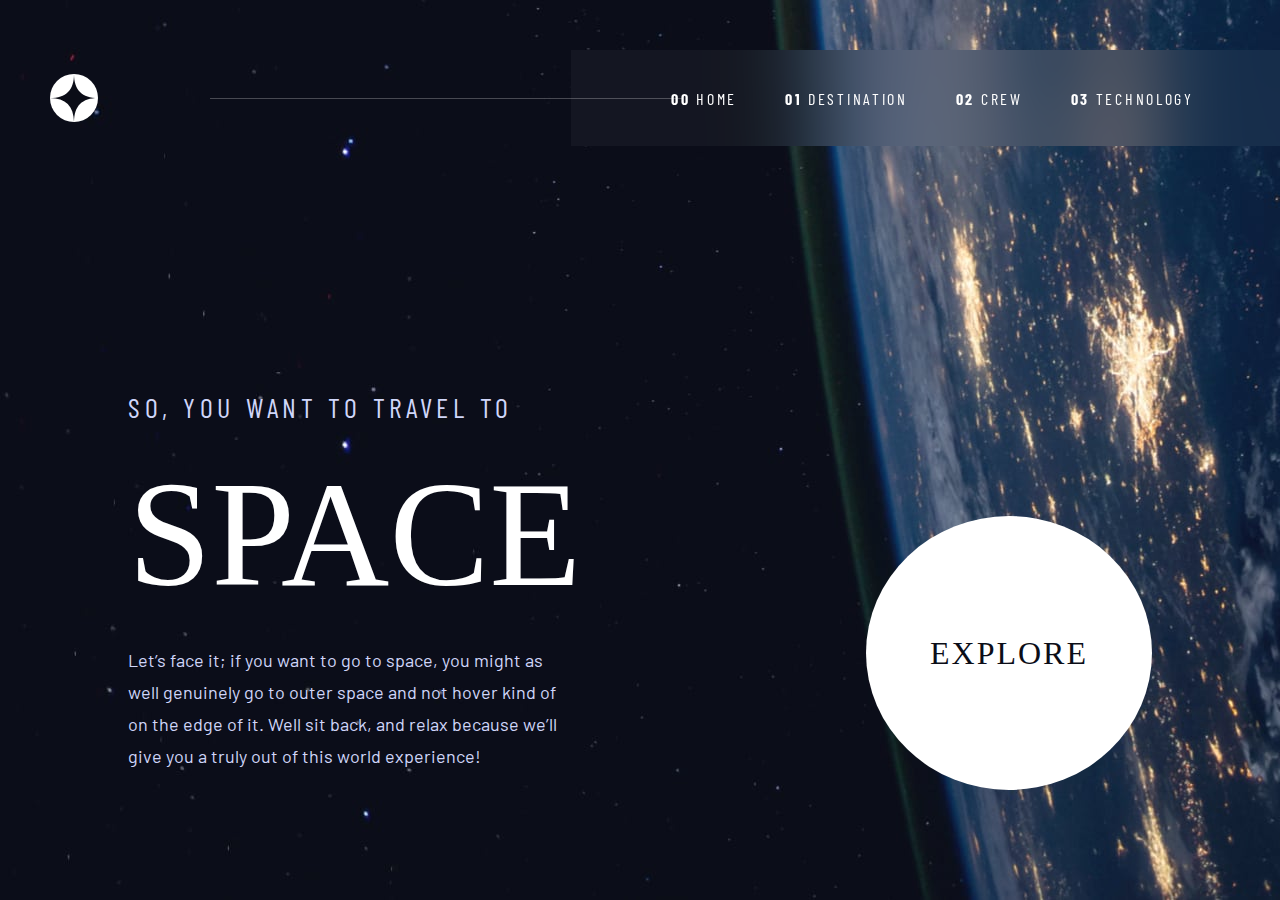
==== index.html @ f90a1839 "pc" ====
<!DOCTYPE html>
<html lang="en">
<head>
  <meta charset="UTF-8">
  <meta name="viewport" content="width=device-width, initial-scale=1.0">

  <link rel="icon" type="image/png" sizes="32x32" href="./assets/favicon-32x32.png">
  <link rel="stylesheet" href="./style/style.css">
  
  <title>Frontend Mentor | Space tourism website</title>
</head>
<body >
  <nav>
    <img src="./assets/shared/logo.svg" alt="icon">
    <div class="rectangle"></div>
    <div class="linkbox">
      <a href="index.html"><p>00 <span>HOME</span></p></a>
      <a href="destination.html"><p>01 <span>DESTINATION</span></p></a>
      <a href="crew.html"><p>02 <span>CREW</span></p></a>
      <a href="#"><p>03 <span>TECHNOLOGY</span></p></a>
    </div>
  </nav> 
  <section class="hero">
    <div class="spaceBox">
      <h2>SO, YOU WANT TO TRAVEL TO</h2>
      <h1>SPACE</h1>
      <p>Let’s face it; if you want to go to space, you might as well genuinely go to outer space and not hover kind of on the edge of it. Well sit back, and relax because we’ll give you a truly out of this world experience!</p>
    </div>
    <div class="explore">
      <a href="destination.html">EXPLORE</a>
      <div class="bigCircle"></div>
    </div>
  </section>
  <script src="./js/pageTransition.js"></script>
  <script src=""></script>
</body>
</html>
---- style/style.css ----
@import url('https://fonts.googleapis.com/css2?family=Alata&family=Barlow:wght@100;200;300;400;500&family=DM+Serif+Display&family=Fraunces:opsz,wght@9..144,700&family=Hanken+Grotesk:wght@500&family=Josefin+Sans:wght@300&family=Karla:wght@300;400&family=Manrope:wght@700&family=Montserrat:wght@100;500&family=Open+Sans:wght@400;700&family=Outfit:wght@300&family=Poppins:wght@300;400;500;600;700;800;900&family=Raleway:wght@400;700&display=swap');
@import url('https://fonts.googleapis.com/css2?family=Alata&family=Barlow+Condensed:wght@100;200;300;400;500;600&family=Barlow:wght@100;200;300;400;500&family=DM+Serif+Display&family=Fraunces:opsz,wght@9..144,700&family=Hanken+Grotesk:wght@500&family=Josefin+Sans:wght@300&family=Karla:wght@300;400&family=Manrope:wght@700&family=Montserrat:wght@100;500&family=Open+Sans:wght@400;700&family=Outfit:wght@300&family=Poppins:wght@300;400;500;600;700;800;900&family=Raleway:wght@400;700&display=swap');

*{
    margin: 0;
    padding: 0;
    box-sizing: border-box;
    text-decoration: none;
}
body{
    background-image: url("../assets/home/background-home-desktop.jpg");
    background-repeat: no-repeat;
    background-size: cover;
    overflow-x: hidden;
    width: 100vw;
    height: 100vh;
    display: flex;
    flex-direction: column;   
    justify-content: space-between;
    
}
nav{   
    display: flex;
    align-items: center;
    justify-content: space-between;
    margin-top: 50px;
    padding-left: 50px;    
    width: 100%;
}
.rectangle{
    position: relative;
    width: 473px;
    left: 112px;
    z-index: 1;
    height: 1px;
    flex-shrink: 0;
    opacity: 0.2515;
    background: #FFF;
}
.linkbox{
    display: flex;
    gap: 3rem;
    align-items: center;  
    padding-left: 100px;  
    width: 830px;
    height: 96px;
    background: rgba(255, 255, 255, 0.04);
    backdrop-filter: blur(40.774227142333984px);
}
.linkbox p{
    color: #FFF;
    font-family: 'Barlow Condensed';
    font-size: 16px;
    font-style: normal;
    font-weight: 700;
    line-height: normal;
    letter-spacing: 2.7px;
}
.linkbox span{
    color: #FFF;
    font-family: 'Barlow Condensed';
    font-size: 16px;
    font-style: normal;
    font-weight: 400;
    line-height: normal;
    letter-spacing: 2.7px;
}
.linkbox a{
    text-decoration: none;
    position: relative;
}
.linkbox a::before {
    content: "";
    position: absolute;
    width: 100%;
    height: 3px;
    bottom: -35px;
    left: 0;
    opacity: 0.5021;
    background: #FFF;
    visibility: hidden;
    border-radius: 5px;
    transform: scaleX(0);
    transition: .25s linear;
  }
  .linkbox a:hover::before   {
    visibility: visible;
    transform: scaleX(1);
  }
.linkbox a.active{
    text-decoration: underline 3px #FFF;
    text-underline-offset: 36px;
}
.hero{    
    align-items: end;
    width: 100vw;    
    display: flex;
    justify-content: space-between;
    padding: 0px 10% 10%;
}
.spaceBox{    
    width: 445px;
    height: 382px;
    display: inline-flex;
    padding-right: 5px;
    flex-direction: column;
    justify-content: center;
    align-items: flex-start;
    gap: 24px;
}
.spaceBox h2{
    color: #D0D6F9;
    font-family: 'Barlow Condensed';
    font-size: 28px;
    font-style: normal;
    font-weight: 400;
    line-height: normal;
    letter-spacing: 4.725px;
}
.spaceBox h1{
    color: #FFF;
    font-family: 'Bellefair';
    font-size: 150px;
    font-style: normal;
    font-weight: 400;
    line-height: normal;
}
.spaceBox p{
    color: #D0D6F9;
    font-family: 'Barlow';
    font-size: 18px;
    font-style: normal;
    font-weight: 400;
    line-height: 32px; /* 177.778% */
}
.explore{
    position: relative;
    bottom: 100px;
}
.explore a{    
    position: relative;
    color: #0B0D17;
    font-family: 'Bellefair';
    font-size: 32px;
    font-style: normal;
    font-weight: 400;
    line-height: normal;
    letter-spacing: 2px;  
    border-radius: 50%;
    background-color: #FFF;
    padding: 119px 64px;
    z-index: 2;
}
.bigCircle{
    position: absolute;
    top: 50%;
    left: 50%;
    transform: translate(-50%, -50%);   
    border-radius: 50%;    
    z-index: 1; /* Places it behind the link */
    transition: transform 0.3s ease, opacity 0.3s ease; /* Smooth transition */
    opacity: 0; /* Initially invisible */
    width: 450px;
    height: 450px;
    border-radius: 50%;    
    background: #FFF;
}
.explore:hover .bigCircle {
    opacity: 0.1036;     
}
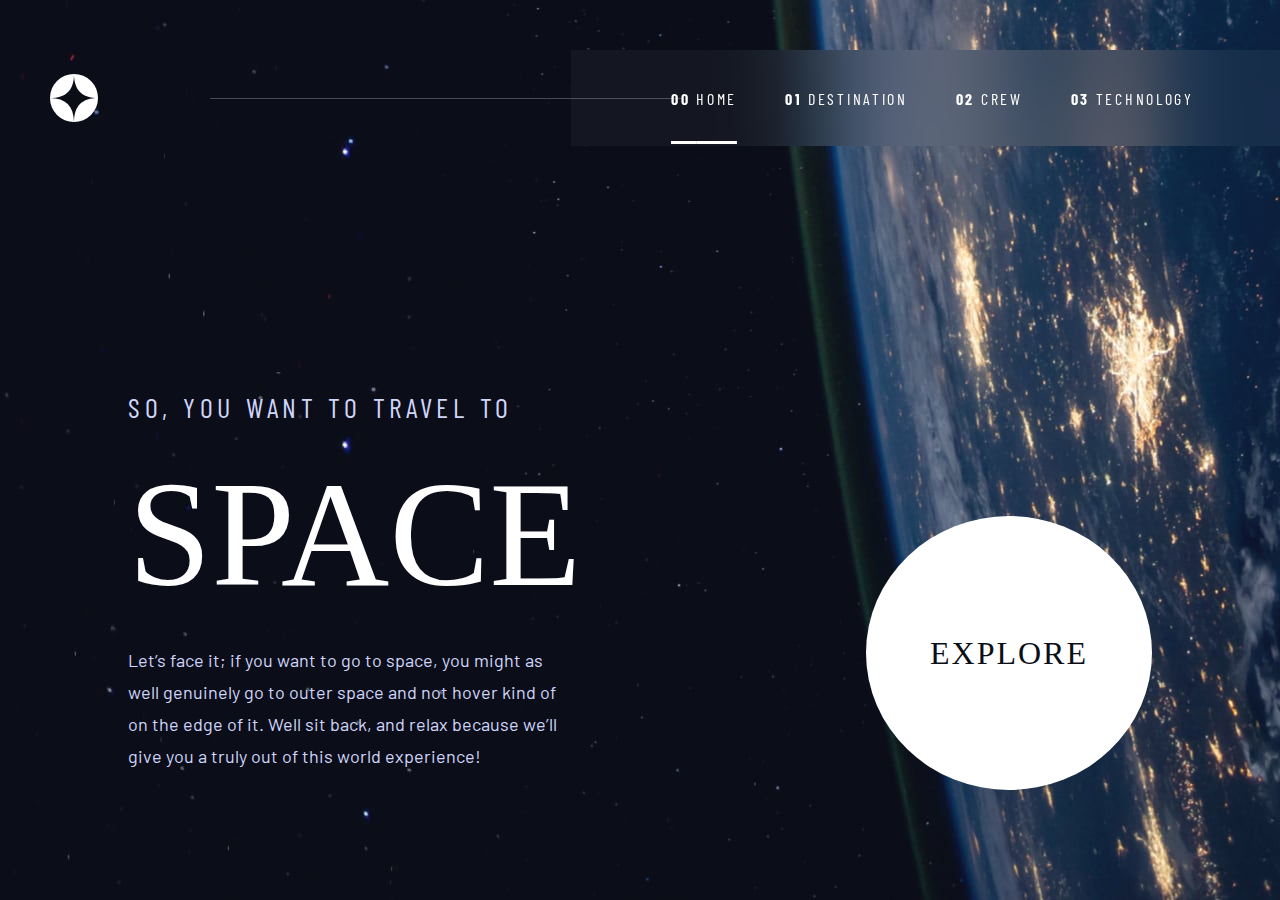
==== commit 093cc5c4: "pc" ====
--- a/index.html
+++ b/index.html
@@ -6,7 +6,7 @@
 
   <link rel="icon" type="image/png" sizes="32x32" href="./assets/favicon-32x32.png">
   <link rel="stylesheet" href="./style/style.css">
-  
+  <link rel="stylesheet" href="./style/transition.css">
   <title>Frontend Mentor | Space tourism website</title>
 </head>
 <body >
@@ -14,10 +14,10 @@
     <img src="./assets/shared/logo.svg" alt="icon">
     <div class="rectangle"></div>
     <div class="linkbox">
-      <a href="index.html"><p>00 <span>HOME</span></p></a>
+      <a href="index.html" class="active"><p>00 <span>HOME</span></p></a>
       <a href="destination.html"><p>01 <span>DESTINATION</span></p></a>
       <a href="crew.html"><p>02 <span>CREW</span></p></a>
-      <a href="#"><p>03 <span>TECHNOLOGY</span></p></a>
+      <a href="tech.html"><p>03 <span>TECHNOLOGY</span></p></a>
     </div>
   </nav> 
   <section class="hero">
--- a/style/transition.css
+++ b/style/transition.css
@@ -0,0 +1,22 @@
+body{
+    animation: transitionIn 1s;
+}
+.planetBox{
+    animation: transitionIn 1s;
+}
+.crewBox{
+    animation: transitionIn 1s;
+}
+.techBox{
+    animation: transitionIn 1s;
+}
+@keyframes transitionIn{
+    from{
+        opacity: 0;
+        transform: translateY(-20px);
+    }
+    to{
+        opacity: 1;
+        transform: translateY(0);
+    }
+}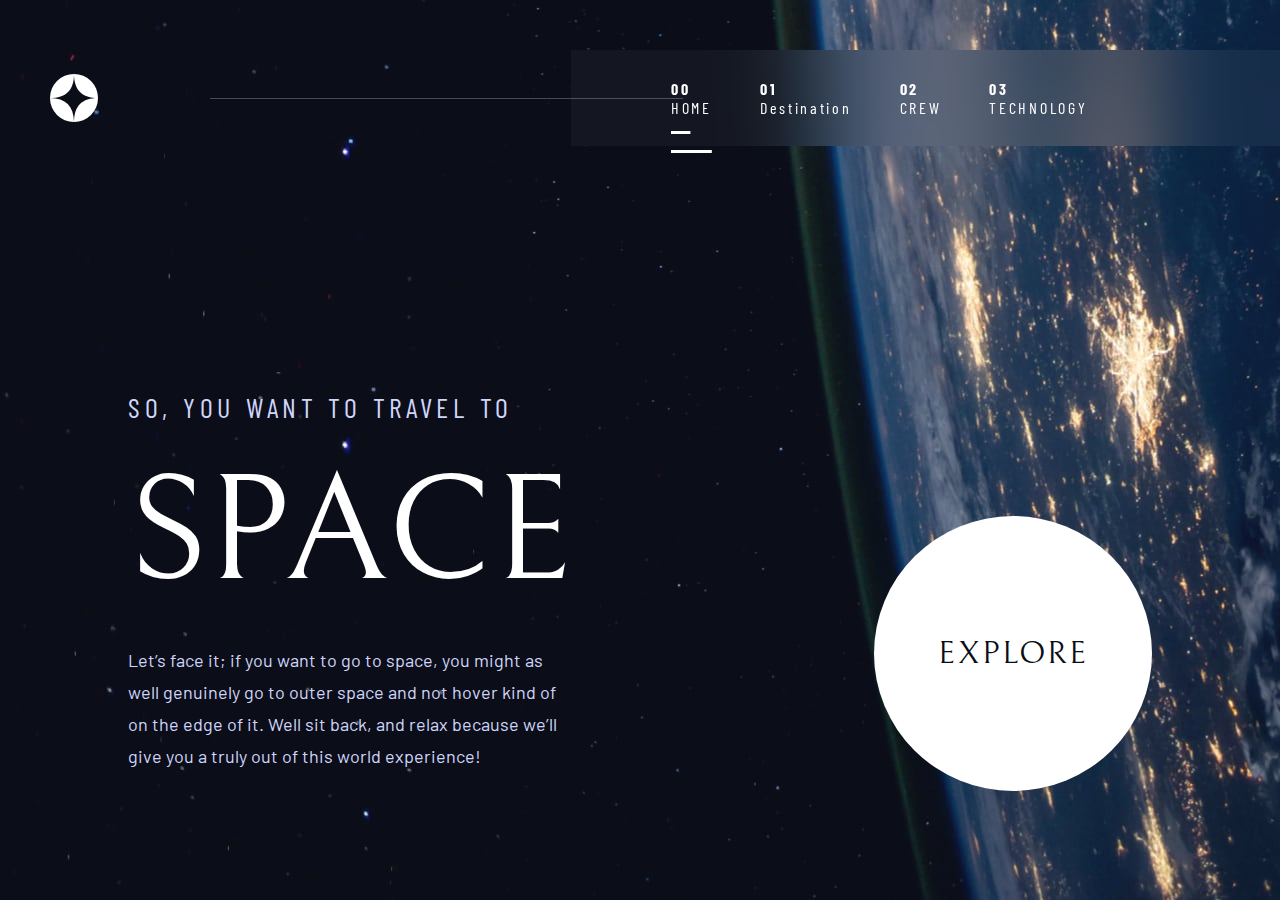
==== commit 9e3bd78a: "table" ====
--- a/index.html
+++ b/index.html
@@ -14,10 +14,10 @@
     <img src="./assets/shared/logo.svg" alt="icon">
     <div class="rectangle"></div>
     <div class="linkbox">
-      <a href="index.html" class="active"><p>00 <span>HOME</span></p></a>
-      <a href="destination.html"><p>01 <span>DESTINATION</span></p></a>
-      <a href="crew.html"><p>02 <span>CREW</span></p></a>
-      <a href="tech.html"><p>03 <span>TECHNOLOGY</span></p></a>
+      <a href="index.html" class="active"><p class="number">00</p><p class="text">HOME</p></a>
+      <a href="destination.html"><p class="number">01</p><p class="text">Destination</p></a>
+      <a href="crew.html"><p class="number">02</p><p class="text">CREW</p></a>
+      <a href="tech.html"><p class="number">03</p><p class="text">TECHNOLOGY</p></a>
     </div>
   </nav> 
   <section class="hero">
--- a/style/style.css
+++ b/style/style.css
@@ -1,6 +1,6 @@
 @import url('https://fonts.googleapis.com/css2?family=Alata&family=Barlow:wght@100;200;300;400;500&family=DM+Serif+Display&family=Fraunces:opsz,wght@9..144,700&family=Hanken+Grotesk:wght@500&family=Josefin+Sans:wght@300&family=Karla:wght@300;400&family=Manrope:wght@700&family=Montserrat:wght@100;500&family=Open+Sans:wght@400;700&family=Outfit:wght@300&family=Poppins:wght@300;400;500;600;700;800;900&family=Raleway:wght@400;700&display=swap');
 @import url('https://fonts.googleapis.com/css2?family=Alata&family=Barlow+Condensed:wght@100;200;300;400;500;600&family=Barlow:wght@100;200;300;400;500&family=DM+Serif+Display&family=Fraunces:opsz,wght@9..144,700&family=Hanken+Grotesk:wght@500&family=Josefin+Sans:wght@300&family=Karla:wght@300;400&family=Manrope:wght@700&family=Montserrat:wght@100;500&family=Open+Sans:wght@400;700&family=Outfit:wght@300&family=Poppins:wght@300;400;500;600;700;800;900&family=Raleway:wght@400;700&display=swap');
-
+@import url('https://fonts.googleapis.com/css2?family=Alata&family=Barlow+Condensed:wght@100;200;300;400;500;600&family=Barlow:wght@100;200;300;400;500&family=Bellefair&family=DM+Serif+Display&family=Fraunces:opsz,wght@9..144,700&family=Hanken+Grotesk:wght@500&family=Josefin+Sans:wght@300&family=Karla:wght@300;400&family=Manrope:wght@700&family=Montserrat:wght@100;500&family=Open+Sans:wght@400;700&family=Outfit:wght@300&family=Poppins:wght@300;400;500;600;700;800;900&family=Raleway:wght@400;700&display=swap');
 *{
     margin: 0;
     padding: 0;
@@ -47,7 +47,7 @@
     background: rgba(255, 255, 255, 0.04);
     backdrop-filter: blur(40.774227142333984px);
 }
-.linkbox p{
+.linkbox .number{
     color: #FFF;
     font-family: 'Barlow Condensed';
     font-size: 16px;
@@ -56,7 +56,7 @@
     line-height: normal;
     letter-spacing: 2.7px;
 }
-.linkbox span{
+.linkbox .text{
     color: #FFF;
     font-family: 'Barlow Condensed';
     font-size: 16px;
@@ -168,4 +168,50 @@
 .explore:hover .bigCircle {
     opacity: 0.1036;     
 }
-
+@media (max-width:768px){ 
+    body{
+        background-image: url("../assets/home/background-home-tablet.jpg");
+        background-size:auto;
+        width: 100vw;
+    }
+    .rectangle{
+        display: none;
+    }
+    .number{
+        display: none;
+    }
+    nav{        
+        margin-top: 0;
+    }
+    .linkbox{
+        width: auto;
+        height: 96px;
+        padding-left: 30px;
+        padding-right: 30px;
+        
+    }
+    .linkbox p{
+        font-size: 14px;
+        font-weight: 400;
+    }
+    .hero{    
+        height: 90%;
+        align-items: center;            
+        flex-direction: column;
+        justify-content: space-between;
+        padding: 10%;
+    }
+    .spaceBox{
+        display: flex;
+        text-align: center;
+        padding-right: 0;
+    }
+    .spaceBox h2{
+        text-align: center;
+        font-size: 20px;
+        font-weight: 400;
+    }
+    .spaceBox p{        
+        font-size: 16px;        
+    }
+}
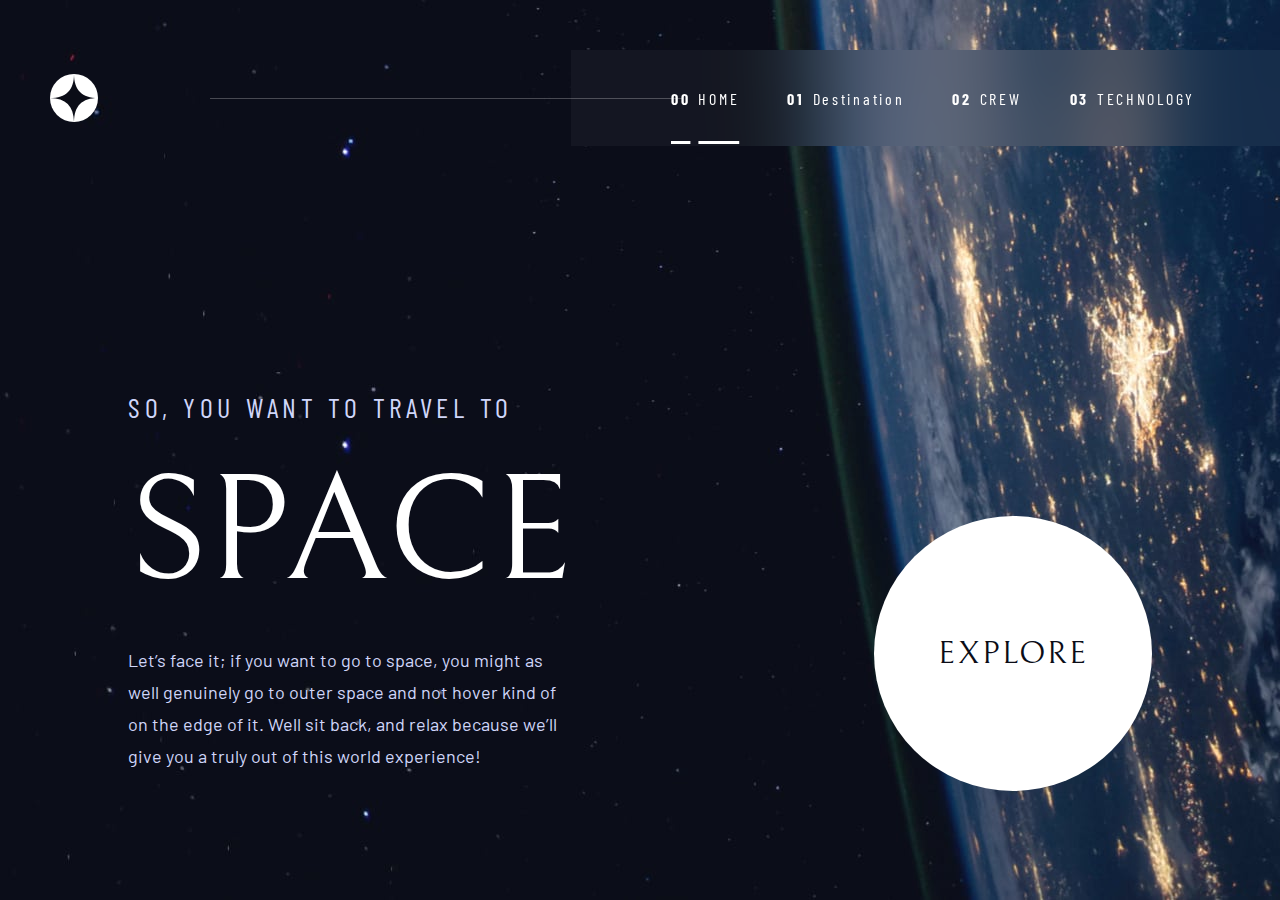
==== commit 1fc12fc6: "mobile" ====
--- a/index.html
+++ b/index.html
@@ -14,10 +14,20 @@
     <img src="./assets/shared/logo.svg" alt="icon">
     <div class="rectangle"></div>
     <div class="linkbox">
-      <a href="index.html" class="active"><p class="number">00</p><p class="text">HOME</p></a>
-      <a href="destination.html"><p class="number">01</p><p class="text">Destination</p></a>
-      <a href="crew.html"><p class="number">02</p><p class="text">CREW</p></a>
-      <a href="tech.html"><p class="number">03</p><p class="text">TECHNOLOGY</p></a>
+      <a href="index.html" class="active"><div class="linkTextCointainer"><p class="number">00</p><p class="text">HOME</p></div></a>
+      <a href="destination.html"><div class="linkTextCointainer"><p class="number">01</p><p class="text">Destination</p></div></a>
+      <a href="crew.html"><div class="linkTextCointainer"><p class="number">02</p><p class="text">CREW</p></div></a>
+      <a href="tech.html"><div class="linkTextCointainer"><p class="number">03</p><p class="text">TECHNOLOGY</p></div></a>
+    </div>
+    <button class="openBtn"><img src="./assets/shared/icon-hamburger.svg" alt="icon"></button>
+    <div class="mobileMenu hidden">
+      <button class="closeBtn"><img src="./assets/shared/icon-close.svg" alt="icon"></button>
+      <div class="linkMobile">
+        <a href="index.html" class="active"><p class="textMobile">00<span>   HOME</span></p></a>
+        <a href="destination.html"><p class="textMobile">01<span>   Destination</span></p></a>
+        <a href="crew.html"><p class="textMobile">02<span>   Crew</span></p></a>
+        <a href="tech.html"><p class="textMobile">03<span>   TECHNOLOGY</span></p></a>
+      </div>
     </div>
   </nav> 
   <section class="hero">
@@ -31,7 +41,7 @@
       <div class="bigCircle"></div>
     </div>
   </section>
-  <script src="./js/pageTransition.js"></script>
+  <script src="./js/index.js"></script>
   <script src=""></script>
 </body>
 </html>--- a/style/style.css
+++ b/style/style.css
@@ -18,6 +18,10 @@
     flex-direction: column;   
     justify-content: space-between;
     
+}
+.linkTextCointainer{
+    display: flex;
+    gap: 8px;
 }
 nav{   
     display: flex;
@@ -168,6 +172,55 @@
 .explore:hover .bigCircle {
     opacity: 0.1036;     
 }
+.openBtn{
+    display: none;
+}
+.mobileMenu{
+    position: absolute;
+    right: 0;
+    top: 0;
+    z-index: 100;
+    height: 100vh;
+    width: 254px;
+    background: rgba(255, 255, 255, 0.04);
+    backdrop-filter: blur(40.774227142333984px);    
+    padding-left: 40px;
+    padding-top: 80px;    
+}
+.linkMobile{
+    display: flex;
+    flex-direction: column;
+    gap: 3rem;
+}
+.textMobile{
+    color: #FFF;
+    font-family: 'Barlow Condensed';
+    font-size: 16px;
+    font-style: normal;
+    font-weight: 700;
+    line-height: normal;
+    letter-spacing: 2.7px;
+}
+.textMobile span{
+    color: #FFF;
+    font-family: 'Barlow Condensed';
+    font-size: 16px;
+    font-style: normal;
+    font-weight: 400;
+    line-height: normal;
+    letter-spacing: 2.7px;
+}
+.closeBtn{
+    position: absolute;
+    right: 40px;
+    top: 30px;
+    background-color: transparent;
+    border: none;
+    outline: none;
+}
+.hidden{
+    display: none;
+}
 @media (max-width:768px){ 
     body{
         background-image: url("../assets/home/background-home-tablet.jpg");
@@ -214,4 +267,51 @@
     .spaceBox p{        
         font-size: 16px;        
     }
-}
+    .bigCircle{
+        width: 400px;
+        height: 400px;
+    }
+}
+@media (max-width:376px){ 
+    nav{
+        padding-top: 10px;
+        padding-right: 50px;
+    }
+    .linkbox{
+        display: none;
+    }
+    .openBtn{
+        display: block;
+        background-color: transparent;
+        border: none;
+        outline: none;
+    }
+    .spaceBox{
+        width: 327px;
+        align-items: center;
+    }
+    .spaceBox h1{
+        font-size: 80px;
+    }
+    .spaceBox h2{
+        
+        font-size: 16px;
+        
+    }
+    .spaceBox p{        
+        font-size: 15px;        
+    }
+    .explore{
+        bottom: 60px;
+    }
+    .explore a{
+        font-size: 20px;
+        letter-spacing: 1.25px;
+        font-weight: 400;
+        padding: 60px 25px;
+    }
+    .bigCircle{
+        width: 200px;
+        height: 200px;
+    }
+}